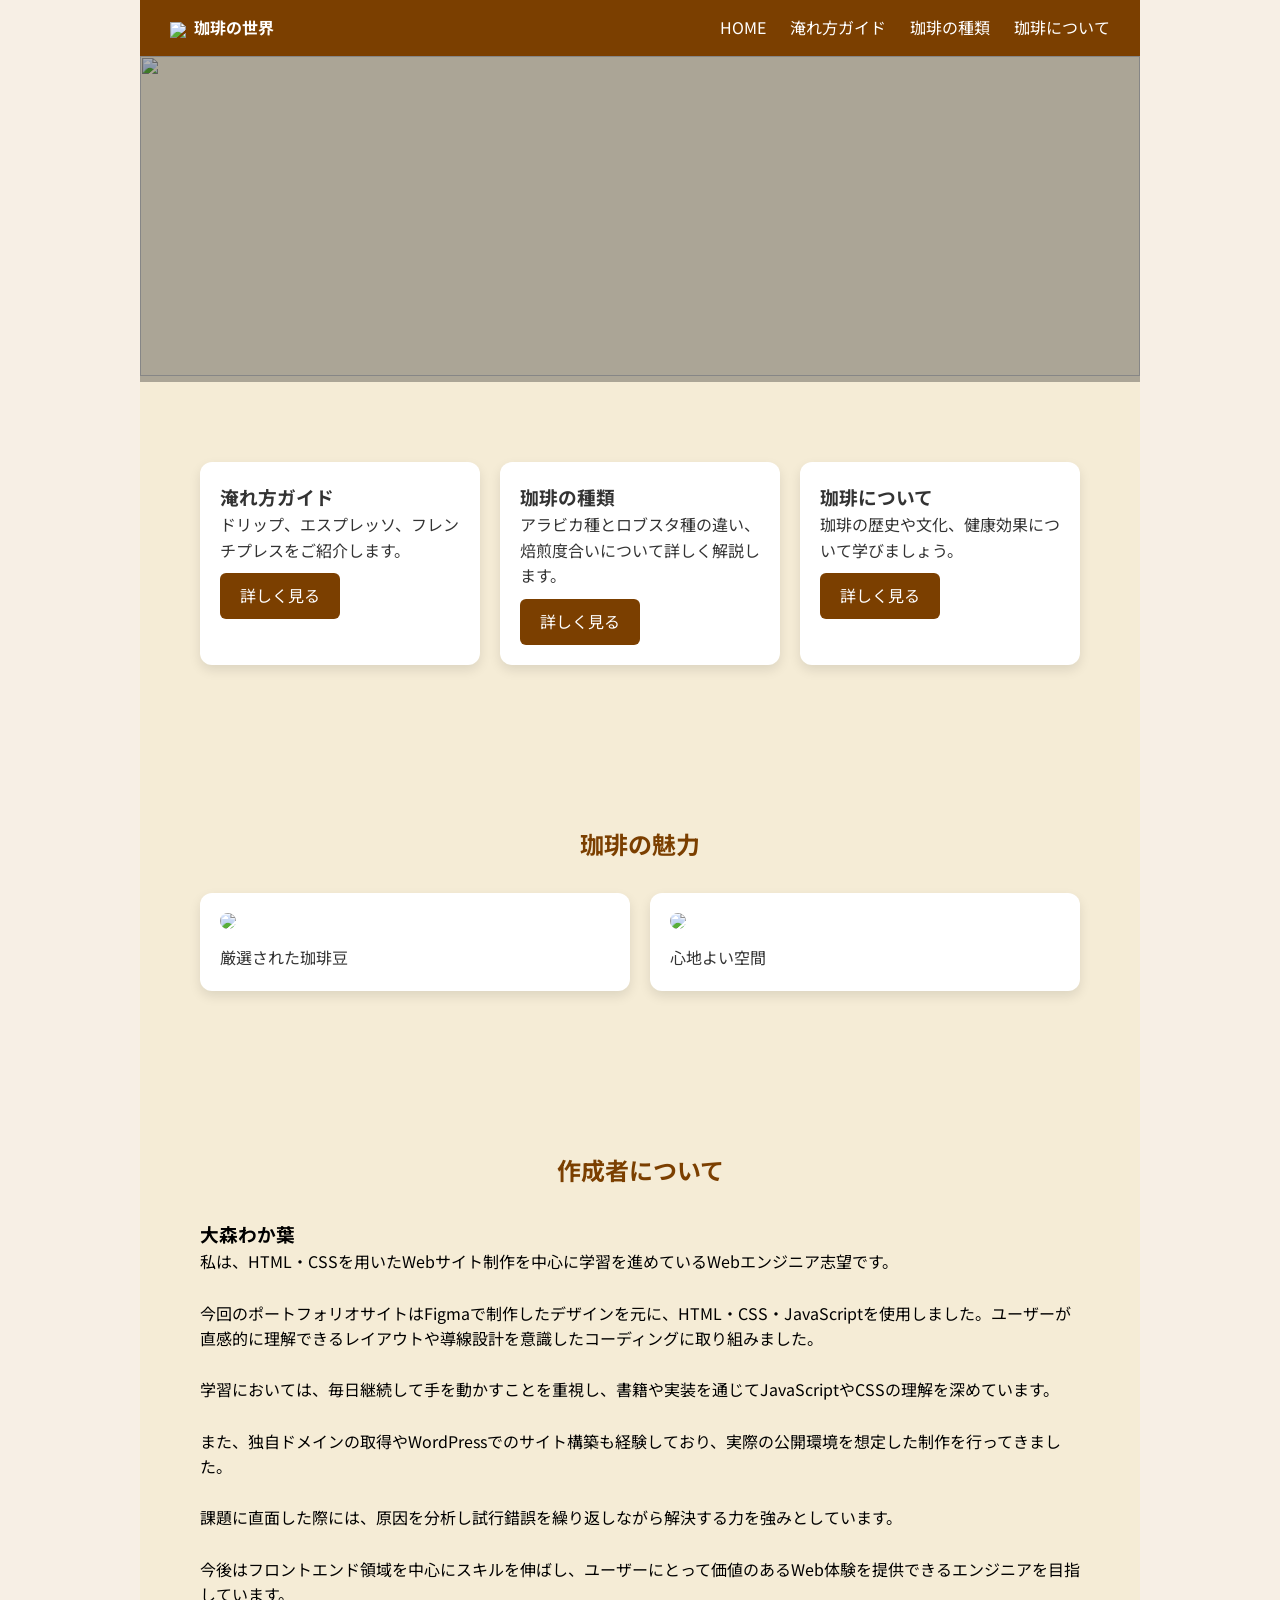
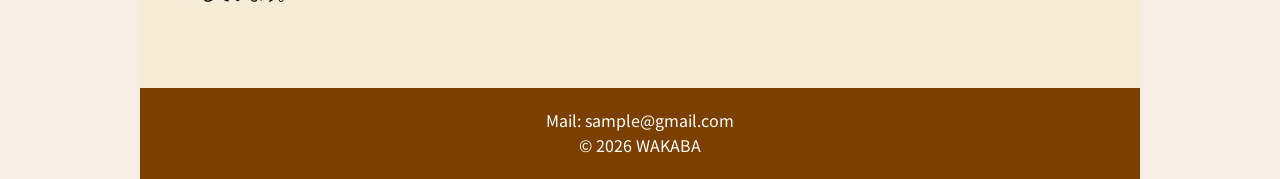
==== index.html @ d32bb184 "Add files via upload" ====
<!DOCTYPE html>
<html lang="ja">
<head>
<meta charset="UTF-8">
<title>珈琲の世界</title>

<link href="https://fonts.googleapis.com/css2?family=Noto+Sans+JP&display=swap" rel="stylesheet">
<link rel="stylesheet" href="style.css">
</head>

<body>
<div class="container">

<header>
  <div class="logo">
    <img src="img/アイコン.svg">珈琲の世界
  </div>
  <nav>
    <a href="index.html">HOME</a>
    <a href="guide.html">淹れ方ガイド</a>
    <a href="types.html">珈琲の種類</a>
    <a href="about.html">珈琲について</a>
  </nav>
</header>

<div class="hero">
  <img src="img/about.gif">
  </div>

<div class="section">
  <div class="cards">
    <a href="guide.html" class="card">
      <h3>淹れ方ガイド</h3>
      <p>ドリップ、エスプレッソ、フレンチプレスをご紹介します。</p>
      <span class="btn">詳しく見る</span>
    </a>

    <a href="types.html" class="card">
      <h3>珈琲の種類</h3>
      <p>アラビカ種とロブスタ種の違い、焙煎度合いについて詳しく解説します。</p>
      <span class="btn">詳しく見る</span>
    </a>

    <a href="about.html" class="card">
      <h3>珈琲について</h3>
      <p>珈琲の歴史や文化、健康効果について学びましょう。</p>
      <span class="btn">詳しく見る</span>
    </a>
  </div>
</div>

<div class="section">
  <h2>珈琲の魅力</h2>
  <div class="cards">
    <div class="card">
      <img src="img/beans.jpg">
      <p>厳選された珈琲豆</p>
    </div>
    <div class="card">
      <img src="img/cafe.jpg">
      <p>心地よい空間</p>
    </div>
  </div>
</div>

<div class="section author">
  <h2>作成者について</h2>

  <div class="author-box">
    <h3>大森わか葉</h3>

    <p>
      私は、HTML・CSSを用いたWebサイト制作を中心に学習を進めているWebエンジニア志望です。<br><br>

      今回のポートフォリオサイトはFigmaで制作したデザインを元に、HTML・CSS・JavaScriptを使用しました。ユーザーが直感的に理解できるレイアウトや導線設計を意識したコーディングに取り組みました。<br><br>

      学習においては、毎日継続して手を動かすことを重視し、書籍や実装を通じてJavaScriptやCSSの理解を深めています。<br><br>

      また、独自ドメインの取得やWordPressでのサイト構築も経験しており、実際の公開環境を想定した制作を行ってきました。<br><br>

      課題に直面した際には、原因を分析し試行錯誤を繰り返しながら解決する力を強みとしています。<br><br>

      今後はフロントエンド領域を中心にスキルを伸ばし、ユーザーにとって価値のあるWeb体験を提供できるエンジニアを目指しています。
    </p>
  </div>
</div>

<footer>
<p>Mail: sample@gmail.com</p>
<p>© 2026 WAKABA</p>
</footer>

</div>
<script src="js/script.js"></script>
</body>
</html>
---- style.css ----
* {
  margin: 0;
  padding: 0;
  box-sizing: border-box;
}

body {
  font-family: 'Noto Sans JP', sans-serif;
  background: #f7efe5;
  line-height: 1.6;
}

/* コンテナ */
.container {
  max-width: 1000px;
  width: 100%;
  margin: 0 auto;
  background: #f5ecd6;
}

/* ヘッダー */
header {
  background: #7b3f00;
  color: #fff;
  display: flex;
  justify-content: space-between;
  align-items: center;
  padding: 15px 30px;
  position: sticky;
  top: 0;
  z-index: 1000;
}

.logo {
  font-weight: bold;
}

.logo img {
  width: 28px;
  margin-right: 8px;
  vertical-align: middle;
}

nav a {
  color: #fff;
  margin-left: 20px;
  text-decoration: none;
}

nav a:hover {
  opacity: 0.7;
}

/* ヒーロー */
.hero {
  position: relative;
}

.hero img {
  width: 100%;
  height: 320px;
  object-fit: cover;
}

.hero::after {
  content: "";
  position: absolute;
  inset: 0;
  background: rgba(0,0,0,0.3);
}

.hero h1 {
  position: absolute;
  top: 40%;
  left: 8%;
  color: #fff;
  font-size: 38px;
  z-index: 1;
}

/* セクション */
.section {
  padding: 80px 60px;
}

.section h2 {
  text-align: center;
  margin-bottom: 30px;
  color: #7b3f00;
}

/* カード */
.cards {
  display: flex;
  gap: 20px;
}

.card {
  background: #fff;
  flex: 1;
  padding: 20px;
  border-radius: 12px;
  box-shadow: 0 5px 12px rgba(0,0,0,0.1);
  transition: 0.3s;
  text-decoration: none;
  color: #333;
}

.card:hover {
  transform: translateY(-5px);
}

.card img {
  width: 100%;
  border-radius: 8px;
  margin-bottom: 10px;
}

/* ボタン */
.btn {
  display: inline-block;
  margin-top: 10px;
  padding: 10px 20px;
  background: #7b3f00;
  color: #fff;
  border-radius: 6px;
  text-decoration: none;
}

.btn:hover {
  background: #5a2d00;
}

/* ===== 淹れ方 ===== */
.brew-box {
  background-color: #ffffff;
  padding: 20px;
  border-radius: 12px;

  display: flex;
  gap: 20px;
  margin-bottom: 30px;


  box-shadow: 0 4px 10px rgba(0,0,0,0.1);
}
.brew-box {
  display: flex;
  gap: 20px;
  background: #fff;
  padding: 20px;
  border-radius: 12px;
  margin-bottom: 30px;
  box-shadow: 0 5px 12px rgba(0,0,0,0.1);
}
@media (max-width: 768px) {
  .brew-box {
    flex-direction: column;
  }

 }

.brew-box img {
  width: 40%;
  border-radius: 10px;
  object-fit: cover;
}

.brew-text {
  width: 60%;
}

.brew-text h3 {
  color: #7b3f00;
  margin-bottom: 10px;
}

.brew-text ul {
  margin: 10px 0;
}

.point-box {
  background-color: #f5c27a;
  padding: 15px;
  border-radius: 10px;

  width: 200px;
  min-height: 150px;

  box-sizing: border-box;
}

.point-box li {
  font-size: 14px;
  line-height: 1.6;
  word-break: break-word;
}
.reverse {
  flex-direction: row-reverse;
}

/* ===== 共通ポイント ===== */
.tips {
  background: #7b3f00;
  color: #fff;
}

.tips .card {
  background: #fff;
  color: #000;
}

.about-box {
  background-color: #ffffff;
  padding: 20px;
  border-radius: 12px;

  width: 80%;
  margin: 20px auto;

  box-shadow: 0 4px 10px rgba(0,0,0,0.1);
  line-height: 1.7;
}


/* フッター */
footer {
  background: #7b3f00;
  color: #fff;
  text-align: center;
  padding: 20px;
}

/* スマホ */
@media (max-width: 768px) {
  .container {
    width: 100%;
  }

  .cards {
    flex-direction: column;
  }

  nav {
    display: flex;
    flex-direction: column;
    gap: 10px;
  }
}
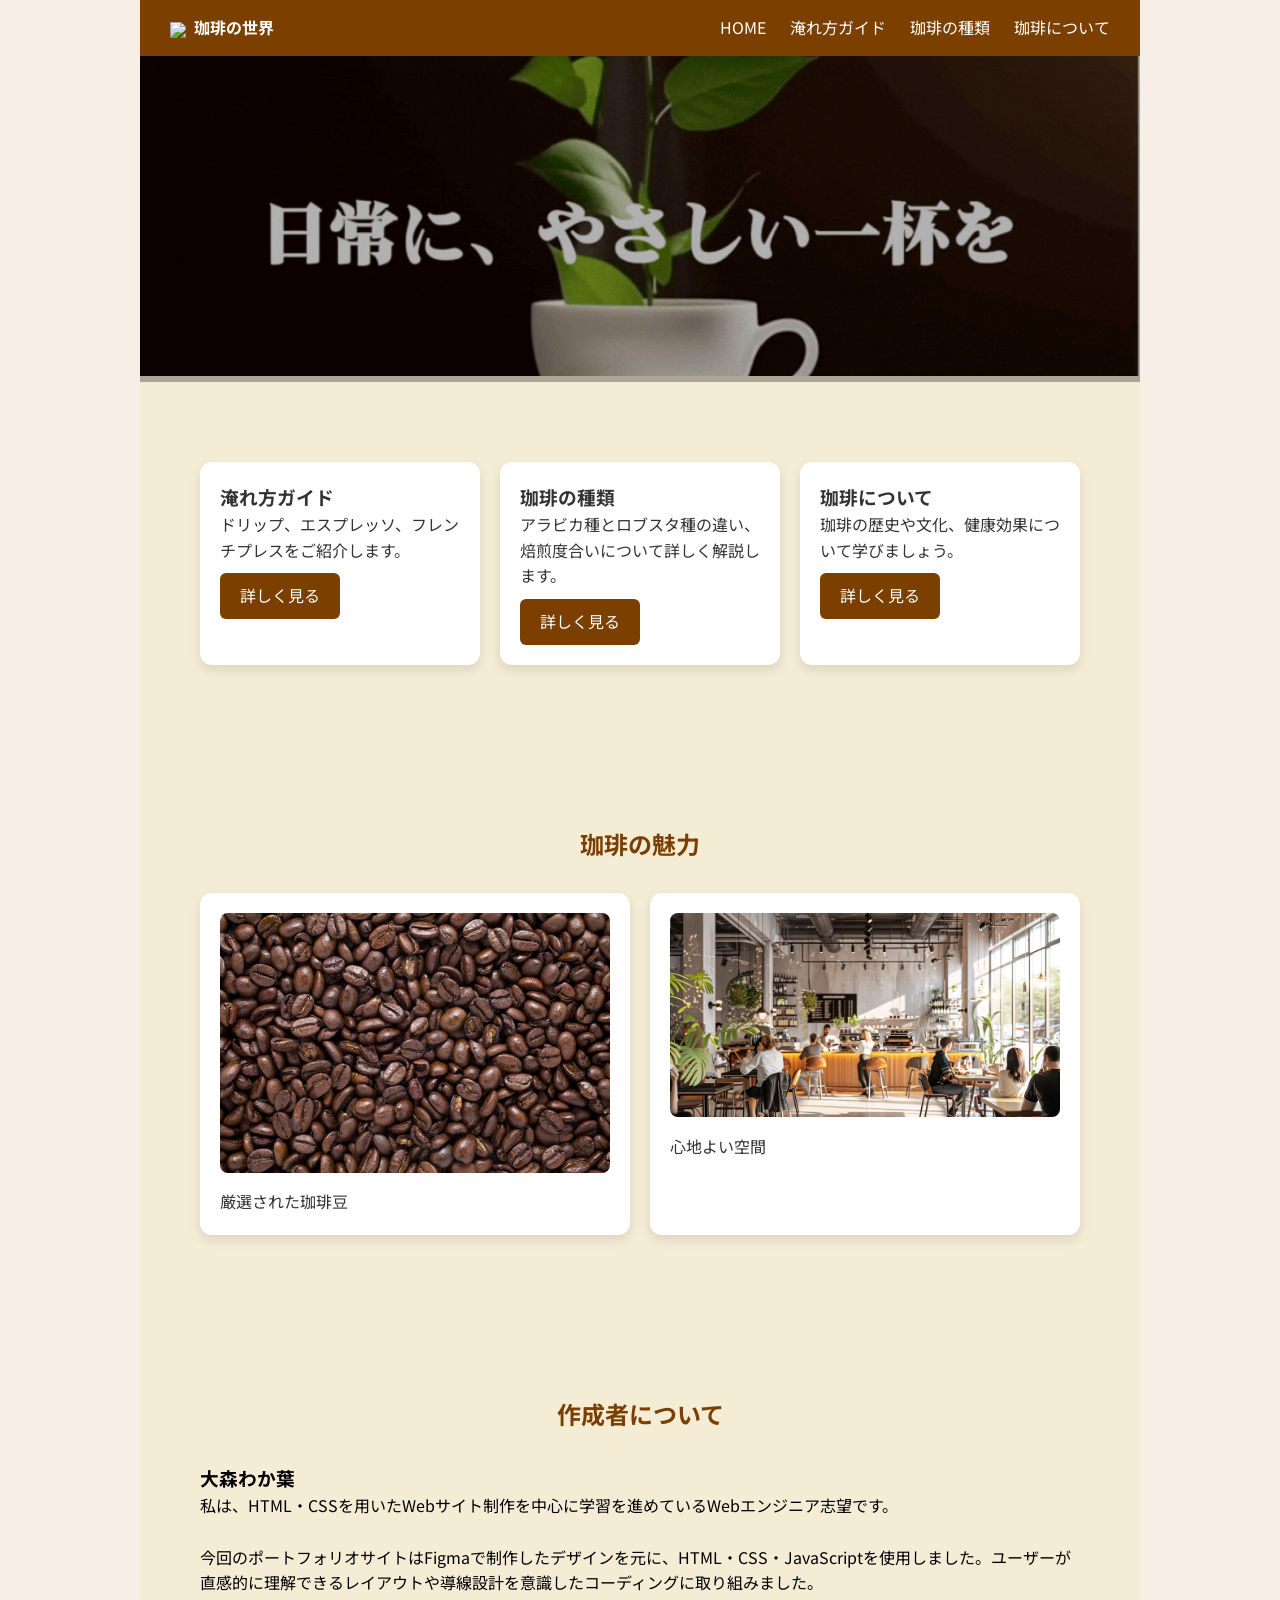
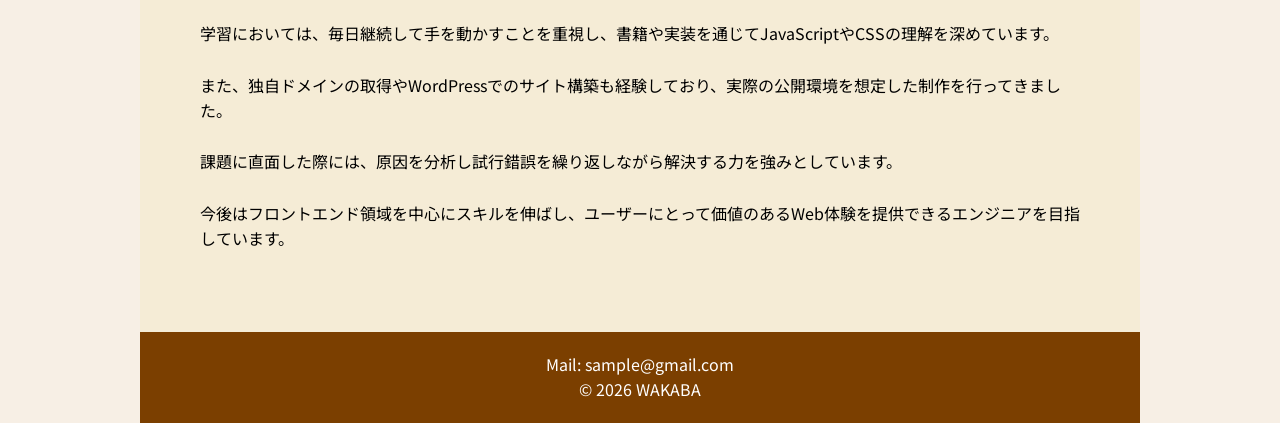
==== commit 632e86ba: "Fix HTML encoding issues in index.html" ====
--- a/index.html
+++ b/index.html
@@ -13,7 +13,7 @@
 
 <header>
   <div class="logo">
-    <img src="img/アイコン.svg">珈琲の世界
+    <img src="アイコン.svg">珈琲の世界
   </div>
   <nav>
     <a href="index.html">HOME</a>
@@ -24,7 +24,7 @@
 </header>
 
 <div class="hero">
-  <img src="img/about.gif">
+  <img src="about.gif">
   </div>
 
 <div class="section">
@@ -53,11 +53,11 @@
   <h2>珈琲の魅力</h2>
   <div class="cards">
     <div class="card">
-      <img src="img/beans.jpg">
+      <img src="beans.jpg">
       <p>厳選された珈琲豆</p>
     </div>
     <div class="card">
-      <img src="img/cafe.jpg">
+      <img src="cafe.jpg">
       <p>心地よい空間</p>
     </div>
   </div>
@@ -93,4 +93,4 @@
 </div>
 <script src="js/script.js"></script>
 </body>
-</html>+</html>
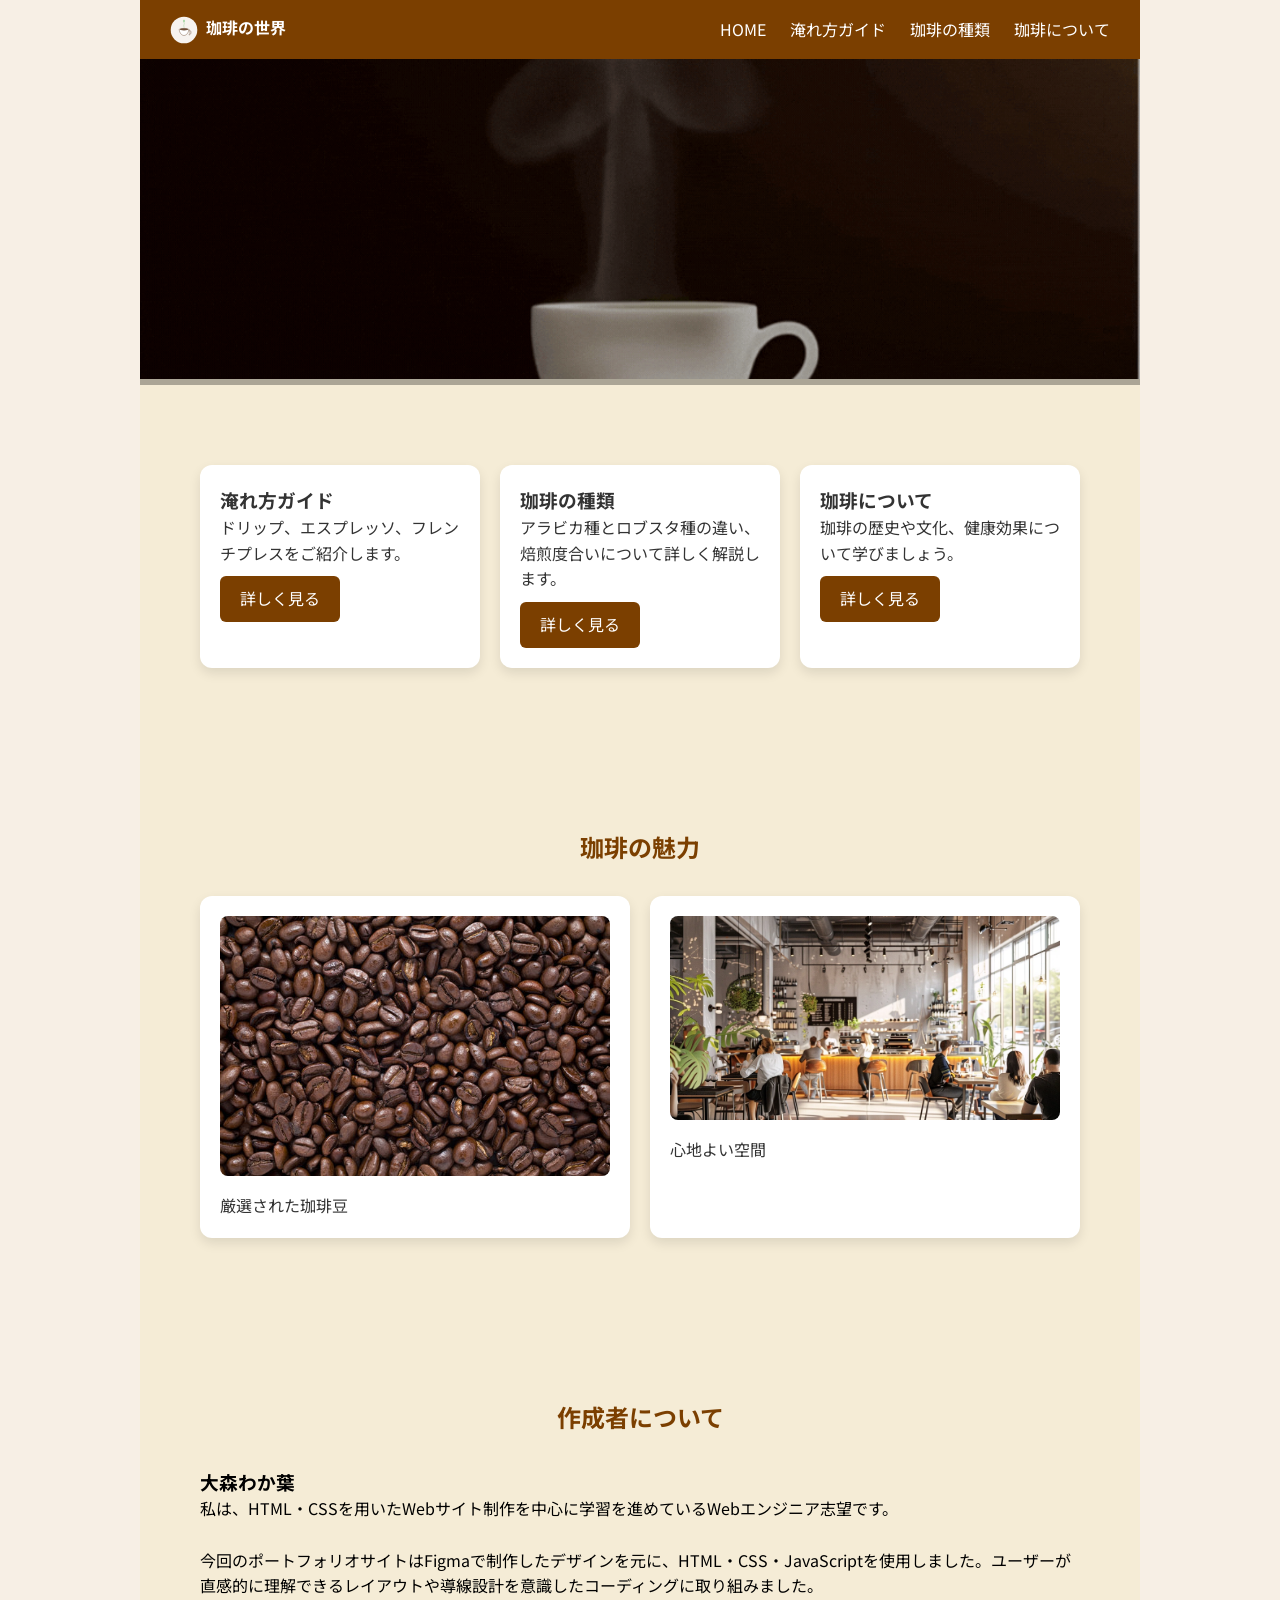
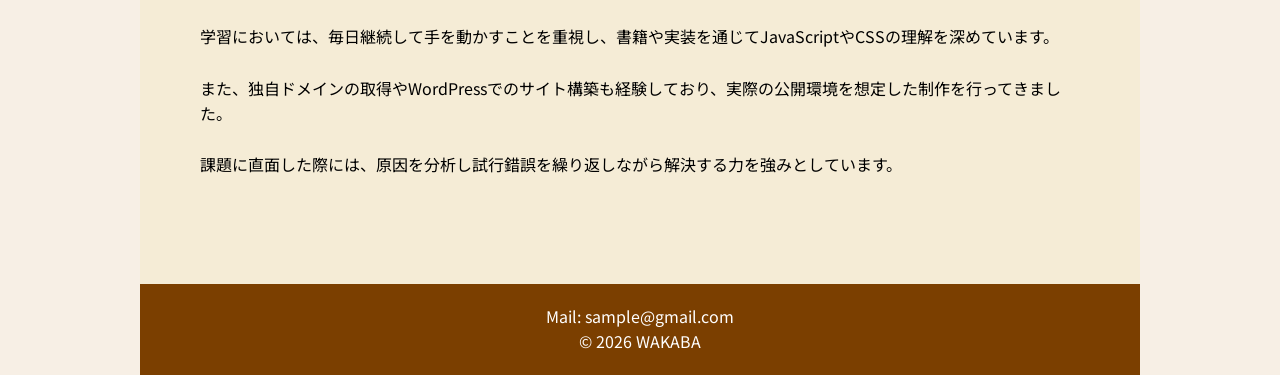
==== commit cd18c1d2: "Fix HTML encoding issues in index.html" ====
--- a/index.html
+++ b/index.html
@@ -80,7 +80,7 @@
 
       課題に直面した際には、原因を分析し試行錯誤を繰り返しながら解決する力を強みとしています。<br><br>
 
-      今後はフロントエンド領域を中心にスキルを伸ばし、ユーザーにとって価値のあるWeb体験を提供できるエンジニアを目指しています。
+      
     </p>
   </div>
 </div>
